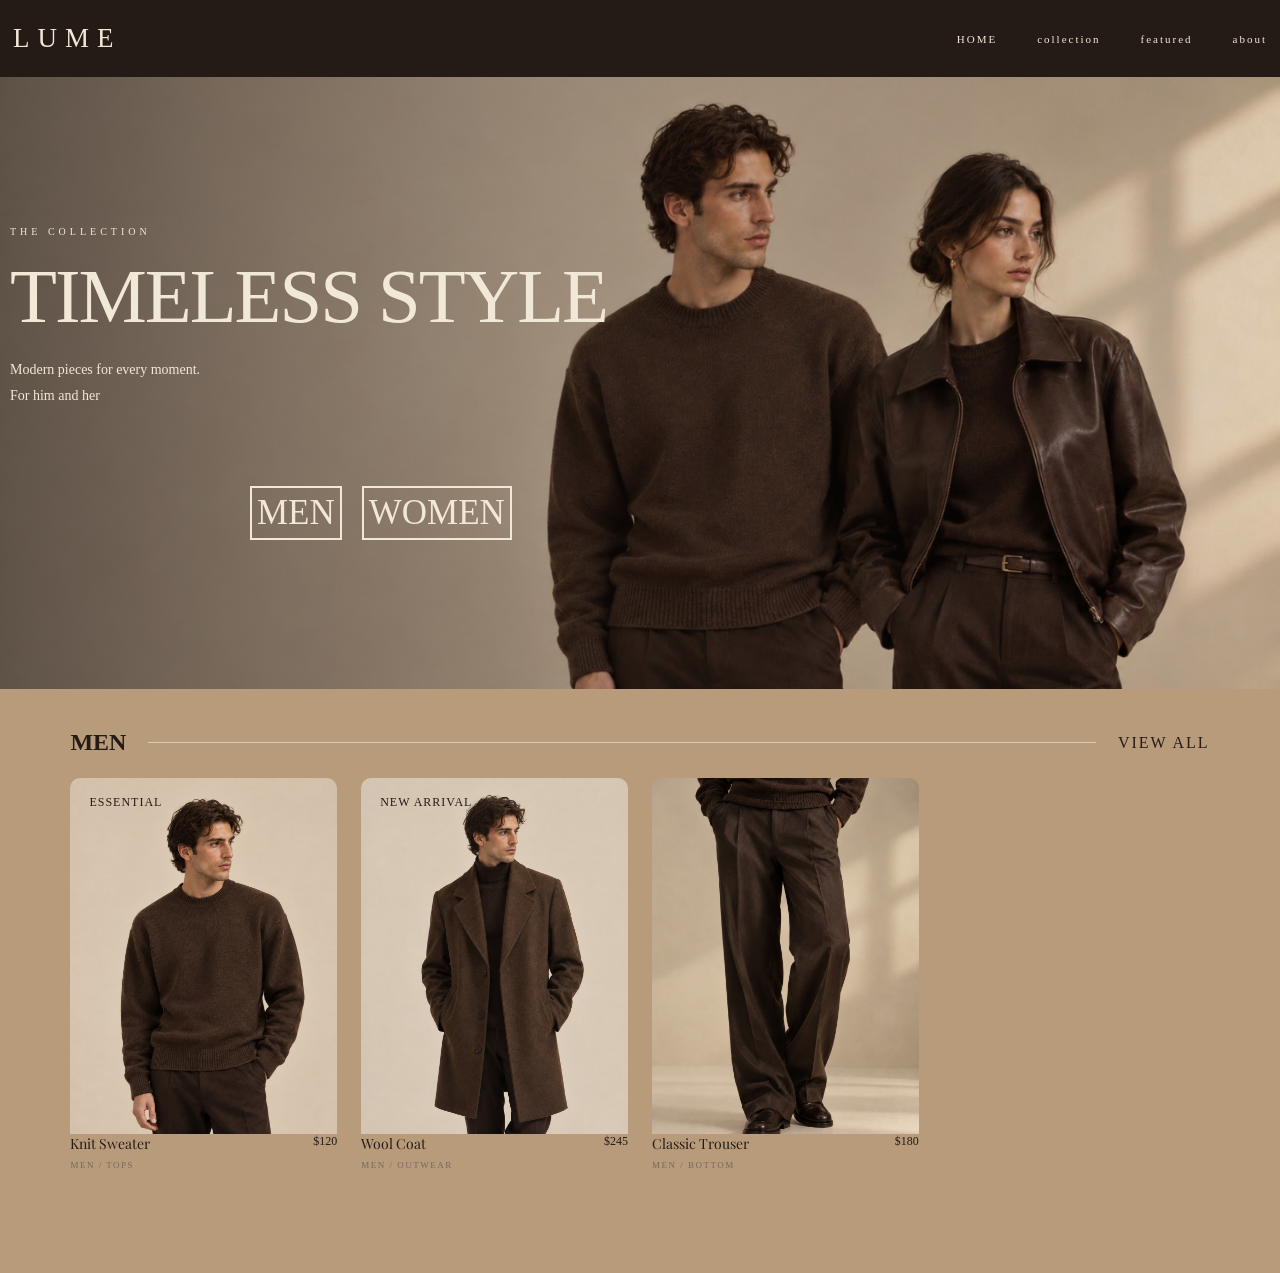
==== colection.html @ 16686b00 "add collection" ====
<!doctype html>
<html lang="en">
  <head>
    <meta charset="UTF-8" />
    <meta name="viewport" content="width=device-width, initial-scale=1.0" />
    <title>Collection | LUME</title>
    <link rel="preconnect" href="https://fonts.googleapis.com" />
    <link rel="preconnect" href="https://fonts.gstatic.com" crossorigin />
    <link
      href="https://fonts.googleapis.com/css2?family=Lato:wght@300;400&family=Playfair+Display:ital,wght@0,600;1,600&display=swap"
      rel="stylesheet"
    />
    <link rel="stylesheet" href="colection.css" />
  </head>
  <body>
    <header class="navbar-wrapper">
      <nav class="navbar navbar-expand-lg">
        <div class="containerr">
          <a href="lume2.html" class="logo"> LUME </a>
          <div class="nav-links">
            <a href="index.html"> HOME </a>
            <a href="lume2.html"> collection </a>
            <a href="lume2.html"> featured </a>
            <a href="./ourstory.html"> about </a>
          </div>
        </div>
      </nav>
    </header>
    <section class="hero" id="collection">
      <picture class="hero-background">
        <source
          media="(max-width: 600px)"
          srcset="hero-collection-mobile.jpeg"
        />
        <img
          src="hero-collection-laptop.jpeg"
          alt="LUME men's and women's fashion"
        />
      </picture>
      <div class="hero-overlay"></div>
      <div class="hero-content">
        <p class="eyebrow">THE COLLECTION</p>
        <h1>TIMELESS STYLE</h1>
        <p class="hero-description">
          Modern pieces for every moment. <br />For him and her
        </p>
        <div class="hero-buttons">
          <a href="#men" class="outline-btn">MEN</a>
          <a href="#women" class="outline-btn">WOMEN</a>
        </div>
      </div>
    </section>
    <main class="collections">
      <section class="product-section" id="men">
        <div class="section-heading">
          <h2>MEN</h2>
          <span class="heading-line"></span>
          <a href="#" class="view-all">VIEW ALL</a>
        </div>
        <div class="product-grid" id="men-products">
          <article class="product-card">
            <a href="" class="product-image">
              <img src="knit.jpeg" alt="" />
              <span class="product-tag">ESSENTIAL</span>
            </a>
            <div class="product-info">
              <h3>Knit Sweater</h3>
              <p>$120</p>
            </div>
            <p class="product-category">MEN / TOPS</p>
          </article>
          <article class="product-card">
            <a href="" class="product-image">
              <img src="wool coat.jpeg" alt="wool coat" />
              <span class="product-tag">NEW ARRIVAL</span>
            </a>
            <div class="product-info">
              <h3>Wool Coat</h3>
              <p>$245</p>
            </div>
            <p class="product-category">MEN / OUTWEAR</p>
          </article>
          <article class="product-card">
            <a href="" class="product-image">
              <img src="menpants.jpeg" alt="pants" />
            </a>
            <div class="product-info">
              <h3>Classic Trouser</h3>
              <p>$180</p>
            </div>
            <p class="product-category">MEN / BOTTOM</p>
          </article>
        </div>
      </section>
    </main>
  </body>
</html>
---- colection.css ----
*{
  margin: 0;
  padding: 0;
  box-sizing: border-box;
}
:root{
  --brown: #241b17;
  --brown-lights: #3a2c25;
  --cream: #f2e8d8;
  --cream-light: #b89b7a;
  --taupe: #b89b7a;
  --text-muted: #75685f;
  --border : #d8cbbb;
  --white: #ffffff;
}
html{
  scroll-behavior: smooth;
  scroll-padding-top: 85px;
}
body{
  background-color: var(--cream-light);
  color: var(--brown);
  font-family: "Lato" sans-serif;
  overflow-x: hidden;
}
a{
  text-decoration: none;
}
img{
  display: block;
  width: 100%;
}
.navbar-wrapper{
  
  top: 0;
  left: 0;
  width: 100%;
  z-index: 100;
}
.navbar{
  min-height: 76px;
  padding: 25px 0;
  background-color: var(--brown);
  
}
.containerr{
  width: 100%;
  display: flex;
  align-items: center;
  justify-content: space-between;
}
.nav-links{
  display: flex;
  gap: 40px;
  justify-content: space-between;
  padding: 0 13px;
}
.nav-links a,.nav-action a{
  position: relative;
  color: var(--cream);
  font-size: 11px;
  letter-spacing: 2px;
  
  text-decoration: none;
}
.nav-links a:hover::after{
  width: 100%;
}
.nav-action{
  display: flex;
  gap: 20px;
}
.logo{
  font-family: georgia,serif;
  font-size: 27px;
  letter-spacing: 8px;
  color: var(--cream);
  font-weight: 400;
  line-height: 1;
  transition:0.3s;
  text-decoration: none;
  padding: 0 13px;
}
.logo:hover{
  color: var(--taupe);
}
.hero{
  position: relative;
  min-height: none;
  height: 68vh;
  max-width: 720px;
  display: flex;
  align-items: center;
  overflow: hidden;
  background-color: var(--brown);
  color: var(--cream);
  width: 100%;
  max-width: 100%;
}
.hero-background{
  position: absolute;
  inset: 0;
  display: block;
  width: 100%;
  height: 100%;
}
.hero-background img{
  width: 100%;
  height: 100%;
  object-fit: cover;
  object-position: center 10%;
  
}
.hero-overlay{
  position: absolute;
  inset: 0;
  z-index: 1;
  background:linear-gradient(90deg,rgba(36, 27, 23,0.65)0%,rgba(36, 27, 23,0.25)45%,rgba(36, 27, 23,0.02)100%);
}
.hero-content{
  position: relative;
  z-index: 2;
  width: 55%;
  flex-shrink: 0;
}
.hero .eyebrow{
  font-size: 10px;
  letter-spacing: 4px;
  margin-bottom: 22px;
  color: var(--cream);
  padding-left: 10px;
}
.hero h1{
  font-family: "Playfair Display" serif;
  font-weight: 400;
  font-size: clamp(48px,6vw,82px);
  line-height: 0.98;
  letter-spacing: -2px;
  margin-bottom: 22px;
  padding-left: 10px;
}
.hero-description{
  color: var(--cream);
  font-size: 14px;
  line-height: 1.9;
  padding-left: 10px;
}
.hero-buttons{
  display: flex;
  gap: 20px;
  margin-top: 26px;
  padding-top: 50px;
  padding-left: 250px;
}
.hero .outline-btn{
  font-size: 35px;
  padding: 5px;
  border: 2px solid var(--cream);
  color: var(--cream);
  background: transparent;
  transition: 0.5s;
}
.hero .outline-btn:hover{
  background-color: var(--cream);
  color: var(--brown);
  border-radius: 20px;
  scale: 1.2;
  transform: translateY(-10px);
}
.collections{
  padding: 20px 5.5% 65px;
}
.product-section{
  padding-top: 20px;
  margin-bottom: 38px;
  scroll-margin-top: 85px;
}
.section-heading{
  display: flex;
  align-items: center;
  gap: 22px;
  margin-bottom: 22px;
}
.section-headingv h2{
  font-family: "Playfair Display" , serif;
  font-weight: 400;
  font-size: 29px;
}
.heading-line{
  height: 1px;
  flex: 1;
  background-color: var(--border);
}
.view-all{
  font-size: 16px;
  letter-spacing: 2px;
  white-space: nowrap;
  transition: 0.3s;
  color: var(--brown);
  font-weight: 400;
}
.view-all:hover{
  color: var(--brown-lights);
  transform: scale(1.2);
}
.product-grid{
  display: grid;
  grid-template-columns: repeat(4 , minmax(0,1fr));
  gap: 24px;
}
.product-card{
  min-width: 0;
}
.product-image{
  position: relative;
  display: block;
  overflow: hidden;
  background-color: var(--cream-light);
  aspect-ratio: 3 / 4;
  border-top-left-radius: 10px;
  border-top-right-radius: 10px;
}
.product-image img{
  width: 100%;
  height: 100%;
  object-fit: cover;
  transition: 0.5s;
}
.product-image img:hover{
  transform: scale(1.1);
}
.product-tag{
  position: absolute;
  left: 10px;
  top: 10px;
  color: var(--brown);
  padding: 7px 9px;
  font-size: 12px;
  letter-spacing: 1px;
}
.product-image:hover .product-tag{
  opacity: 0;
}
.product-info{
  display: flex;
  justify-content: space-between;
  align-items: flex-start;
  gap: 8px;
  padding: top;
}
.product-info h3{
  font-family: "Playfair Display", serif;
  font-size: 14px;
  font-weight: 400;
}
.product-info p{
  font-size: 12px;
  white-space: nowrap;
}
.product-category{
  margin-top: 7px;
  font-size: 9px;
  letter-spacing: 1.5px;
  color: var(--text-muted);
}
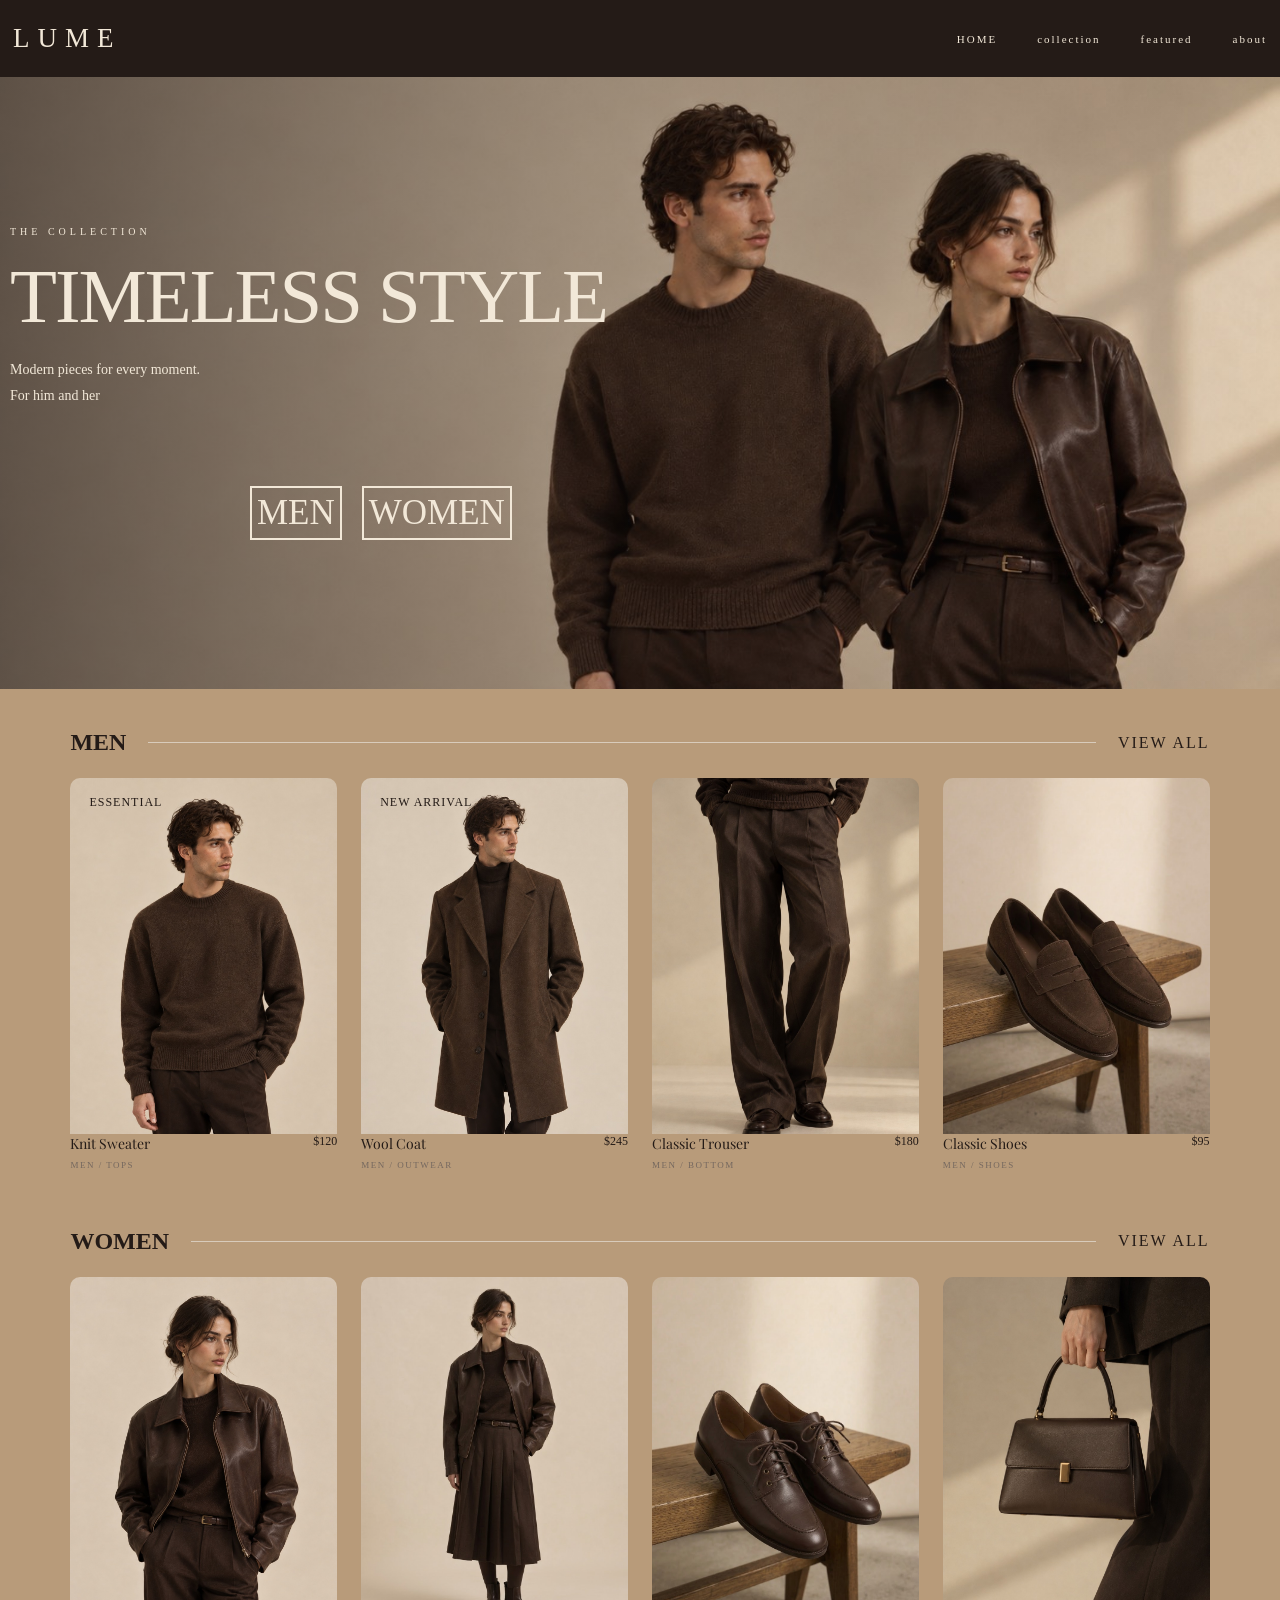
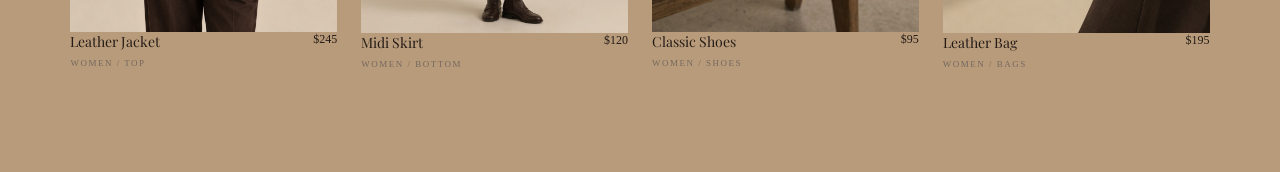
==== commit 042d53a9: "update collection" ====
--- a/colection.html
+++ b/colection.html
@@ -90,6 +90,65 @@
             </div>
             <p class="product-category">MEN / BOTTOM</p>
           </article>
+          <article class="product-card">
+            <a href="" class="product-image">
+              <img src="shoes.jpeg" alt="SHOSE" />
+            </a>
+            <div class="product-info">
+              <h3>Classic Shoes</h3>
+              <p>$95</p>
+            </div>
+            <p class="product-category">MEN / SHOES</p>
+          </article>
+        </div>
+      </section>
+      <section class="product-section" id="women">
+        <div class="section-heading">
+          <h2>WOMEN</h2>
+          <span class="heading-line"></span>
+          <a href="#women-products" class="view-all">VIEW ALL</a>
+        </div>
+        <div class="product-grid" id="women-products">
+          <article class="product-card">
+            <a href="" class="product-image">
+              <img src="leather jacket.jpeg" alt="JACKET" />
+            </a>
+            <div class="product-info">
+              <h3>Leather Jacket</h3>
+              <p>$245</p>
+            </div>
+            <p class="product-category">WOMEN / TOP</p>
+          </article>
+          <article class="product-card">
+            <a href="" class="product-image">
+              <img src="midi skirt.jpeg" alt="MIDI SKIRT" />
+            </a>
+            <div class="product-info">
+              <h3>Midi Skirt</h3>
+              <p>$120</p>
+            </div>
+            <p class="product-category">WOMEN / BOTTOM</p>
+          </article>
+          <article class="product-card">
+            <a href="" class="product-image">
+              <img src="shoesw.jpeg" alt="SHOSE" />
+            </a>
+            <div class="product-info">
+              <h3>Classic Shoes</h3>
+              <p>$95</p>
+            </div>
+            <p class="product-category">WOMEN / SHOES</p>
+          </article>
+          <article class="product-card">
+            <a href="" class="product-image">
+              <img src="bag.jpeg" alt="BAG" />
+            </a>
+            <div class="product-info">
+              <h3>Leather Bag</h3>
+              <p>$195</p>
+            </div>
+            <p class="product-category">WOMEN / BAGS</p>
+          </article>
         </div>
       </section>
     </main>
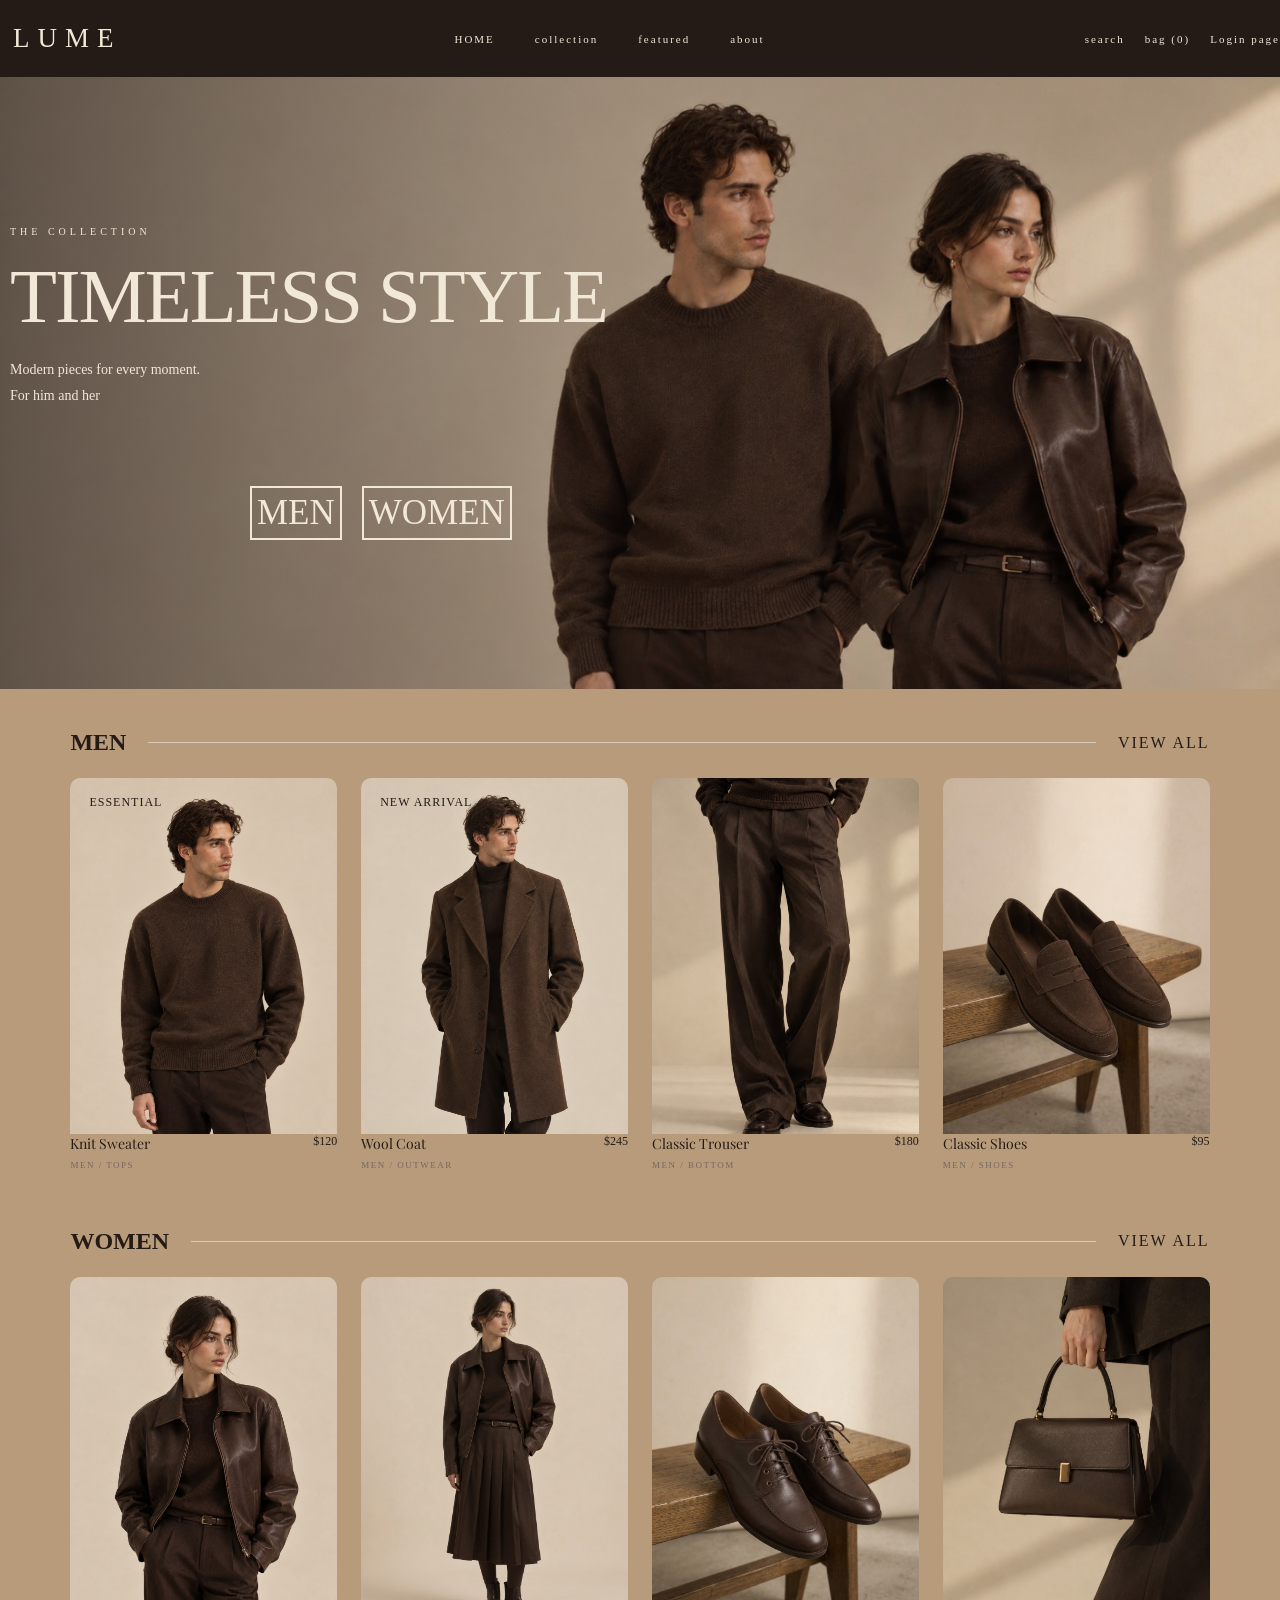
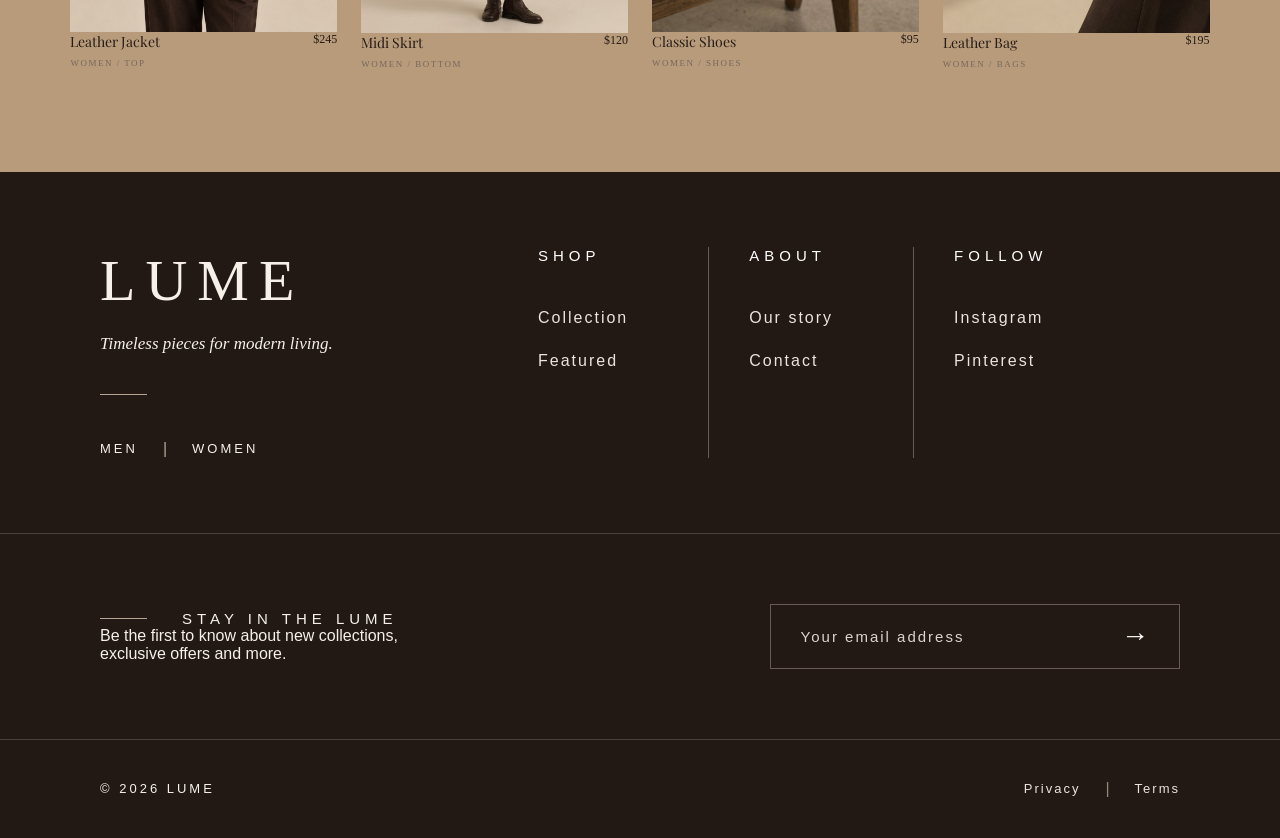
==== commit 58fcd55e: "responsive" ====
--- a/colection.html
+++ b/colection.html
@@ -16,12 +16,17 @@
     <header class="navbar-wrapper">
       <nav class="navbar navbar-expand-lg">
         <div class="containerr">
-          <a href="lume2.html" class="logo"> LUME </a>
+          <a href="index.html" class="logo"> LUME </a>
           <div class="nav-links">
             <a href="index.html"> HOME </a>
-            <a href="lume2.html"> collection </a>
-            <a href="lume2.html"> featured </a>
+            <a href="colection.html"> collection </a>
+            <a href="featured.html"> featured </a>
             <a href="./ourstory.html"> about </a>
+          </div>
+          <div class="nav-action">
+            <a href="#"> search </a>
+            <a href="#"> bag (0) </a>
+            <a href="#">Login page</a>
           </div>
         </div>
       </nav>
@@ -152,5 +157,66 @@
         </div>
       </section>
     </main>
+    <!-- کدای اتنا -->
+    <footer class="lume-footer">
+      <!-- بخش اصلی -->
+      <div class="footer-main">
+        <!-- lUME -->
+        <div class="footer-brand">
+          <h1>LUME</h1>
+          <p>Timeless pieces for modern living.</p>
+          <div class="small-line"></div>
+          <div class="gender-links">
+            <a href="#collectionm">MEN</a>
+            <span>|</span>
+            <a href="#collectionw">WOMEN</a>
+          </div>
+        </div>
+        <!-- SHOP -->
+        <div class="footer-column">
+          <h3>SHOP</h3>
+          <a href="colection.html">Collection</a>
+          <a href="featured.html">Featured</a>
+        </div>
+        <!-- ABOUT -->
+        <div class="footer-column">
+          <h3>ABOUT</h3>
+          <a href="./ourstory.html">Our story</a>
+          <a href="./contact.html">Contact</a>
+        </div>
+        <!-- FOLLOW -->
+        <div class="footer-column">
+          <h3>FOLLOW</h3>
+          <a href="#">Instagram</a>
+          <a href="#">Pinterest</a>
+        </div>
+      </div>
+      <!-- Newsletter -->
+      <div class="newsletter">
+        <div class="newsletter-text">
+          <div class="newsletter-title">
+            <span></span>
+            <h3>STAY IN THE LUME</h3>
+          </div>
+          <p>
+            Be the first to know about new collections,<br />
+            exclusive offers and more.
+          </p>
+        </div>
+        <div class="email-box">
+          <input type="email" placeholder="Your email address" />
+          <button>→</button>
+        </div>
+      </div>
+      <!-- پایین فوتر -->
+      <div class="footer-bottom">
+        <p>© 2026 LUME</p>
+        <div class="bottom-links">
+          <a href="./privacy.html">Privacy</a>
+          <span>|</span>
+          <a href="./terms.html">Terms</a>
+        </div>
+      </div>
+    </footer>
   </body>
 </html>
--- a/colection.css
+++ b/colection.css
@@ -36,6 +36,10 @@
   left: 0;
   width: 100%;
   z-index: 100;
+}
+.nav-action{
+  display: flex;
+  gap: 20px;
 }
 .navbar{
   min-height: 76px;
@@ -262,4 +266,285 @@
   font-size: 9px;
   letter-spacing: 1.5px;
   color: var(--text-muted);
-}+}
+ /* کدای اتنا */
+.lume-footer {
+    background-color: rgb(35, 25, 20);
+    color: rgb(245, 240, 232);
+    font-family: Arial, sans-serif;
+}
+
+/*=====بخش اصلی ======*/
+.footer-main {
+    display: flex;
+    align-items: stretch;
+    padding: 75px 100px;
+    gap: 60px;
+
+}
+
+/* LUME */
+.footer-brand {
+    width: 35%;
+}
+
+.footer-brand h1 {
+    font-family: Georgia, serif;
+    font-size: 58px;
+    font-weight: normal;
+    letter-spacing: 10px;
+    margin-bottom: 20px;
+}
+
+.footer-brand p {
+    font-family: Georgia, serif;
+    font-style: italic;
+    font-size: 17px;
+    margin-bottom: 40px;
+}
+
+.small-line {
+    width: 47px;
+    height: 1px;
+    background-color: rgb(180, 165, 150);
+    margin-bottom: 45px;
+}
+
+.gender-links {
+    display: flex;
+    align-items: center;
+    gap: 25px;
+}
+
+.gender-links a {
+    color: rgb(245, 240, 232);
+    text-decoration: none;
+    font-size: 13px;
+    letter-spacing: 3px;
+}
+
+.gender-links span {
+    color: rgb(180, 165, 150);
+}
+
+/* =========ستونها========= */
+
+.fotter-column {
+    width: 21%;
+    border-left: 1px solid rgb(105, 91, 82);
+    padding-left: 60px;
+    flex-direction: column;
+}
+
+.footer-column+.footer-column {
+    border-left: 1px solid rgb(105, 91, 82);
+    margin-left: 20px;
+    padding-left: 40px;
+}
+
+.footer-column h3 {
+    font-size: 15px;
+    font-weight: normal;
+    letter-spacing: 5px;
+    margin-bottom: 45px;
+    color: white;
+}
+
+.footer-column a {
+    display: block;
+    color: rgb(235, 228, 220);
+    text-decoration: none;
+    font-size: 16px;
+    letter-spacing: 2px;
+    margin-bottom: 25px;
+}
+
+.footer-column a:hover {
+    color: white;
+}
+
+/* ========NEWSLETTER========= */
+.newsletter {
+    border-top: 1px solid rgb(75, 64, 57);
+    display: flex;
+    justify-content: space-between;
+    align-items: center;
+    padding: 70px 100px;
+}
+
+.newsletter-title {
+    display: flex;
+    align-items: center;
+    gap: 35px;
+}
+
+.newsletter-title span {
+    width: 47px;
+    height: 1px;
+    background-color: rgb(180, 165, 150);
+}
+
+.newsletter-title h3 {
+    font-size: 15px;
+    font-weight: normal;
+    letter-spacing: 5px;
+}
+
+.newsletter-title p {
+    margin-top: 25px;
+    margin-left: 82px;
+    font-size: 15px;
+    line-height: 1.9%;
+    letter-spacing: 1px;
+}
+
+/* کادر ایمیل */
+.email-box {
+    width: 38%;
+    height: 65px;
+    border: 1px solid rgb(105, 91, 82);
+    display: flex;
+    align-items: center;
+    justify-content: space-between;
+    padding: 0 30px;
+}
+
+.email-box input {
+    background: transparent;
+    border: none;
+    outline: none;
+    color: white;
+    font-size: 15px;
+    letter-spacing: 2px;
+    width: 90%;
+}
+
+.email-box input::placeholder {
+    color: rgb(220, 212, 204);
+}
+
+.email-box button {
+    background: transparent;
+    border: none;
+    color: white;
+    font-size: 28px;
+    cursor: pointer;
+}
+
+/* ========= پایین فوتر======= */
+.footer-bottom {
+    border-top: 1px solid rgb(75, 64, 57);
+    display: flex;
+    justify-content: space-between;
+    align-items: center;
+    padding: 40px 100px;
+}
+
+.footer-bottom p {
+    font-size: 13px;
+    letter-spacing: 3px;
+}
+
+.bottom-links {
+    display: flex;
+    gap: 25px;
+    align-items: center;
+    margin-left: auto;
+}
+
+.bottom-links a {
+    color: rgb(235, 228, 220);
+    text-decoration: none;
+    font-size: 13px;
+    letter-spacing: 2px;
+}
+
+.bottom-links span {
+    color: rgb(150, 135, 125);
+}
+/*tablet*/
+@media (max-width : 991px){
+  .navbar{
+    padding: 22px 0;
+  }
+  .navbar .container{
+    padding-left: 25px;
+    padding-right: 25px;
+  }
+  .nav-links{
+    gap: 25px;
+  }
+  .nav-action{
+    gap: 15px;
+  }
+  .hero-content{
+    padding-left: 9%;
+  }
+  .product-grid{
+    display: grid;
+    grid-auto-flow: column;
+    grid-auto-columns: 42%;
+    grid-template-columns: none;
+    gap: 18px;
+    overflow-x: auto;
+    overflow-y: hidden;
+    padding-bottom: 14px;
+    scroll-snap-type: x mandatory;
+    scroll-behavior: smooth;
+    -webkit-overflow-scrolling: touch;
+  }
+  .product-card{
+    min-width: 0;
+    scroll-snap-align: start;
+  }
+  .product-grid::-webkit-scrollbar{
+    height: 4px;
+  }
+  .product-grid::-webkit-scrollbar-thumb{
+    background-color: var(--border);
+  }
+  .product-grid::-webkit-scrollbar-track{
+    background-color: var(--taupe);
+  }
+}
+/* =======Responsive======== */
+@media(max-width: 768px) {
+    .footer-main {
+        /* display: flex; */
+        flex-direction: column;
+        padding: 40px 20px;
+    }
+
+    .footer-brand,
+    .footer-column {
+        width: 100%;
+        margin-bottom: 30px;
+    }
+
+    .footer-column+.footer-column {
+        border-left: none;
+        margin-left: 0;
+        padding-left: 0;
+    }
+
+    .footer-bottom {
+        flex-direction: column;
+        text-align: center;
+        padding: 20px;
+    }
+
+    .bottom-links {
+        margin-top: 20px;
+        margin-left: 0;
+        justify-content: center;
+    }
+    .newsletter{
+      display: grid;
+      width: 100%;
+    }
+    .email-box{
+      width: 100%;
+    }
+   
+   
+}
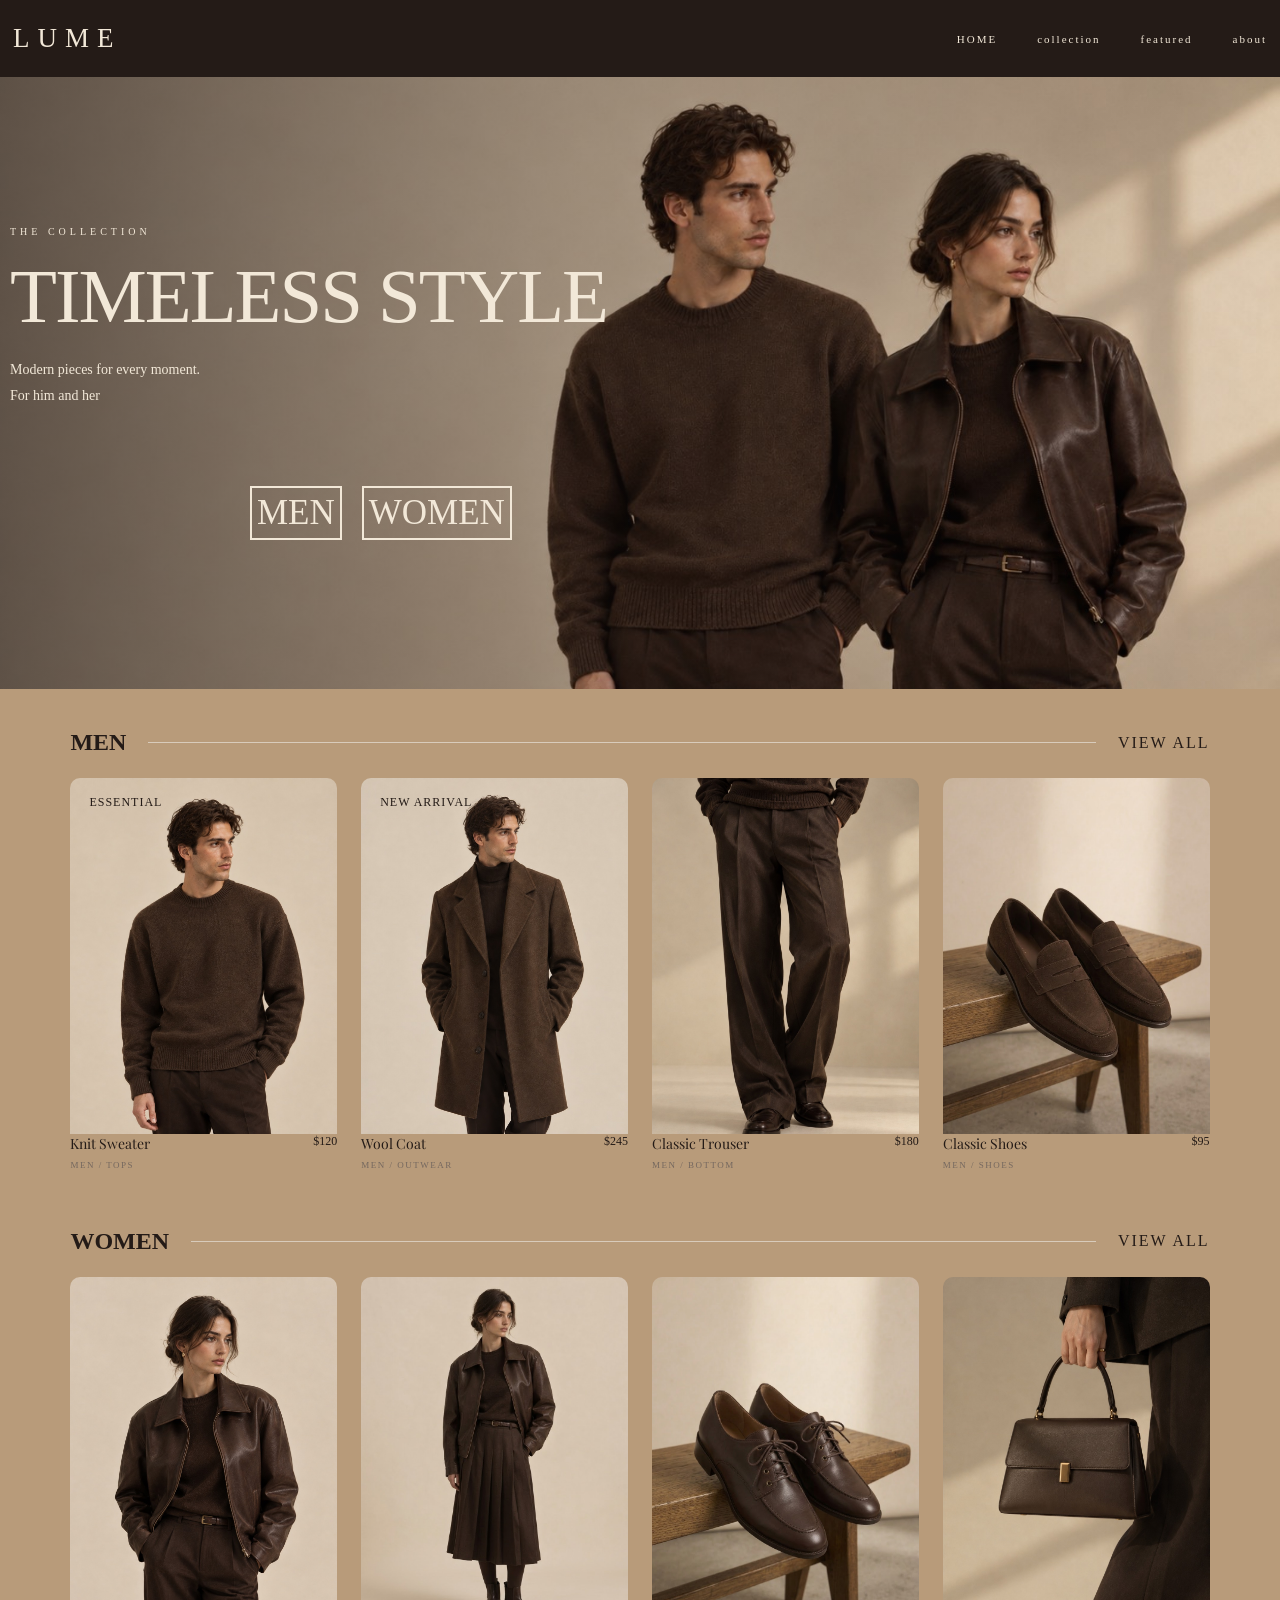
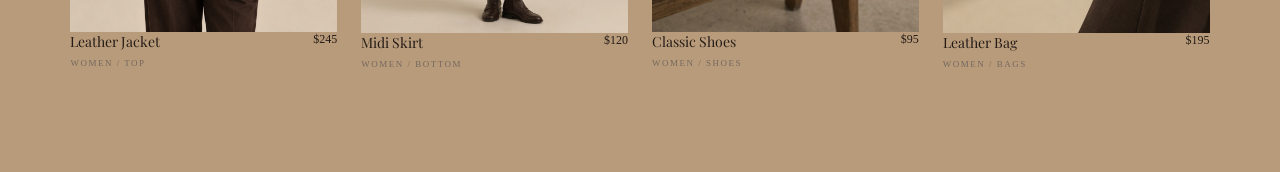
==== commit 5af0d03d: "loginnew" ====
--- a/colection.html
+++ b/colection.html
@@ -16,17 +16,12 @@
     <header class="navbar-wrapper">
       <nav class="navbar navbar-expand-lg">
         <div class="containerr">
-          <a href="index.html" class="logo"> LUME </a>
+          <a href="lume2.html" class="logo"> LUME </a>
           <div class="nav-links">
             <a href="index.html"> HOME </a>
-            <a href="colection.html"> collection </a>
-            <a href="featured.html"> featured </a>
+            <a href="lume2.html"> collection </a>
+            <a href="lume2.html"> featured </a>
             <a href="./ourstory.html"> about </a>
-          </div>
-          <div class="nav-action">
-            <a href="#"> search </a>
-            <a href="#"> bag (0) </a>
-            <a href="#">Login page</a>
           </div>
         </div>
       </nav>
@@ -157,66 +152,5 @@
         </div>
       </section>
     </main>
-    <!-- کدای اتنا -->
-    <footer class="lume-footer">
-      <!-- بخش اصلی -->
-      <div class="footer-main">
-        <!-- lUME -->
-        <div class="footer-brand">
-          <h1>LUME</h1>
-          <p>Timeless pieces for modern living.</p>
-          <div class="small-line"></div>
-          <div class="gender-links">
-            <a href="#collectionm">MEN</a>
-            <span>|</span>
-            <a href="#collectionw">WOMEN</a>
-          </div>
-        </div>
-        <!-- SHOP -->
-        <div class="footer-column">
-          <h3>SHOP</h3>
-          <a href="colection.html">Collection</a>
-          <a href="featured.html">Featured</a>
-        </div>
-        <!-- ABOUT -->
-        <div class="footer-column">
-          <h3>ABOUT</h3>
-          <a href="./ourstory.html">Our story</a>
-          <a href="./contact.html">Contact</a>
-        </div>
-        <!-- FOLLOW -->
-        <div class="footer-column">
-          <h3>FOLLOW</h3>
-          <a href="#">Instagram</a>
-          <a href="#">Pinterest</a>
-        </div>
-      </div>
-      <!-- Newsletter -->
-      <div class="newsletter">
-        <div class="newsletter-text">
-          <div class="newsletter-title">
-            <span></span>
-            <h3>STAY IN THE LUME</h3>
-          </div>
-          <p>
-            Be the first to know about new collections,<br />
-            exclusive offers and more.
-          </p>
-        </div>
-        <div class="email-box">
-          <input type="email" placeholder="Your email address" />
-          <button>→</button>
-        </div>
-      </div>
-      <!-- پایین فوتر -->
-      <div class="footer-bottom">
-        <p>© 2026 LUME</p>
-        <div class="bottom-links">
-          <a href="./privacy.html">Privacy</a>
-          <span>|</span>
-          <a href="./terms.html">Terms</a>
-        </div>
-      </div>
-    </footer>
   </body>
 </html>
--- a/colection.css
+++ b/colection.css
@@ -37,10 +37,6 @@
   width: 100%;
   z-index: 100;
 }
-.nav-action{
-  display: flex;
-  gap: 20px;
-}
 .navbar{
   min-height: 76px;
   padding: 25px 0;
@@ -266,285 +262,4 @@
   font-size: 9px;
   letter-spacing: 1.5px;
   color: var(--text-muted);
-}
- /* کدای اتنا */
-.lume-footer {
-    background-color: rgb(35, 25, 20);
-    color: rgb(245, 240, 232);
-    font-family: Arial, sans-serif;
-}
-
-/*=====بخش اصلی ======*/
-.footer-main {
-    display: flex;
-    align-items: stretch;
-    padding: 75px 100px;
-    gap: 60px;
-
-}
-
-/* LUME */
-.footer-brand {
-    width: 35%;
-}
-
-.footer-brand h1 {
-    font-family: Georgia, serif;
-    font-size: 58px;
-    font-weight: normal;
-    letter-spacing: 10px;
-    margin-bottom: 20px;
-}
-
-.footer-brand p {
-    font-family: Georgia, serif;
-    font-style: italic;
-    font-size: 17px;
-    margin-bottom: 40px;
-}
-
-.small-line {
-    width: 47px;
-    height: 1px;
-    background-color: rgb(180, 165, 150);
-    margin-bottom: 45px;
-}
-
-.gender-links {
-    display: flex;
-    align-items: center;
-    gap: 25px;
-}
-
-.gender-links a {
-    color: rgb(245, 240, 232);
-    text-decoration: none;
-    font-size: 13px;
-    letter-spacing: 3px;
-}
-
-.gender-links span {
-    color: rgb(180, 165, 150);
-}
-
-/* =========ستونها========= */
-
-.fotter-column {
-    width: 21%;
-    border-left: 1px solid rgb(105, 91, 82);
-    padding-left: 60px;
-    flex-direction: column;
-}
-
-.footer-column+.footer-column {
-    border-left: 1px solid rgb(105, 91, 82);
-    margin-left: 20px;
-    padding-left: 40px;
-}
-
-.footer-column h3 {
-    font-size: 15px;
-    font-weight: normal;
-    letter-spacing: 5px;
-    margin-bottom: 45px;
-    color: white;
-}
-
-.footer-column a {
-    display: block;
-    color: rgb(235, 228, 220);
-    text-decoration: none;
-    font-size: 16px;
-    letter-spacing: 2px;
-    margin-bottom: 25px;
-}
-
-.footer-column a:hover {
-    color: white;
-}
-
-/* ========NEWSLETTER========= */
-.newsletter {
-    border-top: 1px solid rgb(75, 64, 57);
-    display: flex;
-    justify-content: space-between;
-    align-items: center;
-    padding: 70px 100px;
-}
-
-.newsletter-title {
-    display: flex;
-    align-items: center;
-    gap: 35px;
-}
-
-.newsletter-title span {
-    width: 47px;
-    height: 1px;
-    background-color: rgb(180, 165, 150);
-}
-
-.newsletter-title h3 {
-    font-size: 15px;
-    font-weight: normal;
-    letter-spacing: 5px;
-}
-
-.newsletter-title p {
-    margin-top: 25px;
-    margin-left: 82px;
-    font-size: 15px;
-    line-height: 1.9%;
-    letter-spacing: 1px;
-}
-
-/* کادر ایمیل */
-.email-box {
-    width: 38%;
-    height: 65px;
-    border: 1px solid rgb(105, 91, 82);
-    display: flex;
-    align-items: center;
-    justify-content: space-between;
-    padding: 0 30px;
-}
-
-.email-box input {
-    background: transparent;
-    border: none;
-    outline: none;
-    color: white;
-    font-size: 15px;
-    letter-spacing: 2px;
-    width: 90%;
-}
-
-.email-box input::placeholder {
-    color: rgb(220, 212, 204);
-}
-
-.email-box button {
-    background: transparent;
-    border: none;
-    color: white;
-    font-size: 28px;
-    cursor: pointer;
-}
-
-/* ========= پایین فوتر======= */
-.footer-bottom {
-    border-top: 1px solid rgb(75, 64, 57);
-    display: flex;
-    justify-content: space-between;
-    align-items: center;
-    padding: 40px 100px;
-}
-
-.footer-bottom p {
-    font-size: 13px;
-    letter-spacing: 3px;
-}
-
-.bottom-links {
-    display: flex;
-    gap: 25px;
-    align-items: center;
-    margin-left: auto;
-}
-
-.bottom-links a {
-    color: rgb(235, 228, 220);
-    text-decoration: none;
-    font-size: 13px;
-    letter-spacing: 2px;
-}
-
-.bottom-links span {
-    color: rgb(150, 135, 125);
-}
-/*tablet*/
-@media (max-width : 991px){
-  .navbar{
-    padding: 22px 0;
-  }
-  .navbar .container{
-    padding-left: 25px;
-    padding-right: 25px;
-  }
-  .nav-links{
-    gap: 25px;
-  }
-  .nav-action{
-    gap: 15px;
-  }
-  .hero-content{
-    padding-left: 9%;
-  }
-  .product-grid{
-    display: grid;
-    grid-auto-flow: column;
-    grid-auto-columns: 42%;
-    grid-template-columns: none;
-    gap: 18px;
-    overflow-x: auto;
-    overflow-y: hidden;
-    padding-bottom: 14px;
-    scroll-snap-type: x mandatory;
-    scroll-behavior: smooth;
-    -webkit-overflow-scrolling: touch;
-  }
-  .product-card{
-    min-width: 0;
-    scroll-snap-align: start;
-  }
-  .product-grid::-webkit-scrollbar{
-    height: 4px;
-  }
-  .product-grid::-webkit-scrollbar-thumb{
-    background-color: var(--border);
-  }
-  .product-grid::-webkit-scrollbar-track{
-    background-color: var(--taupe);
-  }
-}
-/* =======Responsive======== */
-@media(max-width: 768px) {
-    .footer-main {
-        /* display: flex; */
-        flex-direction: column;
-        padding: 40px 20px;
-    }
-
-    .footer-brand,
-    .footer-column {
-        width: 100%;
-        margin-bottom: 30px;
-    }
-
-    .footer-column+.footer-column {
-        border-left: none;
-        margin-left: 0;
-        padding-left: 0;
-    }
-
-    .footer-bottom {
-        flex-direction: column;
-        text-align: center;
-        padding: 20px;
-    }
-
-    .bottom-links {
-        margin-top: 20px;
-        margin-left: 0;
-        justify-content: center;
-    }
-    .newsletter{
-      display: grid;
-      width: 100%;
-    }
-    .email-box{
-      width: 100%;
-    }
-   
-   
-}
+}
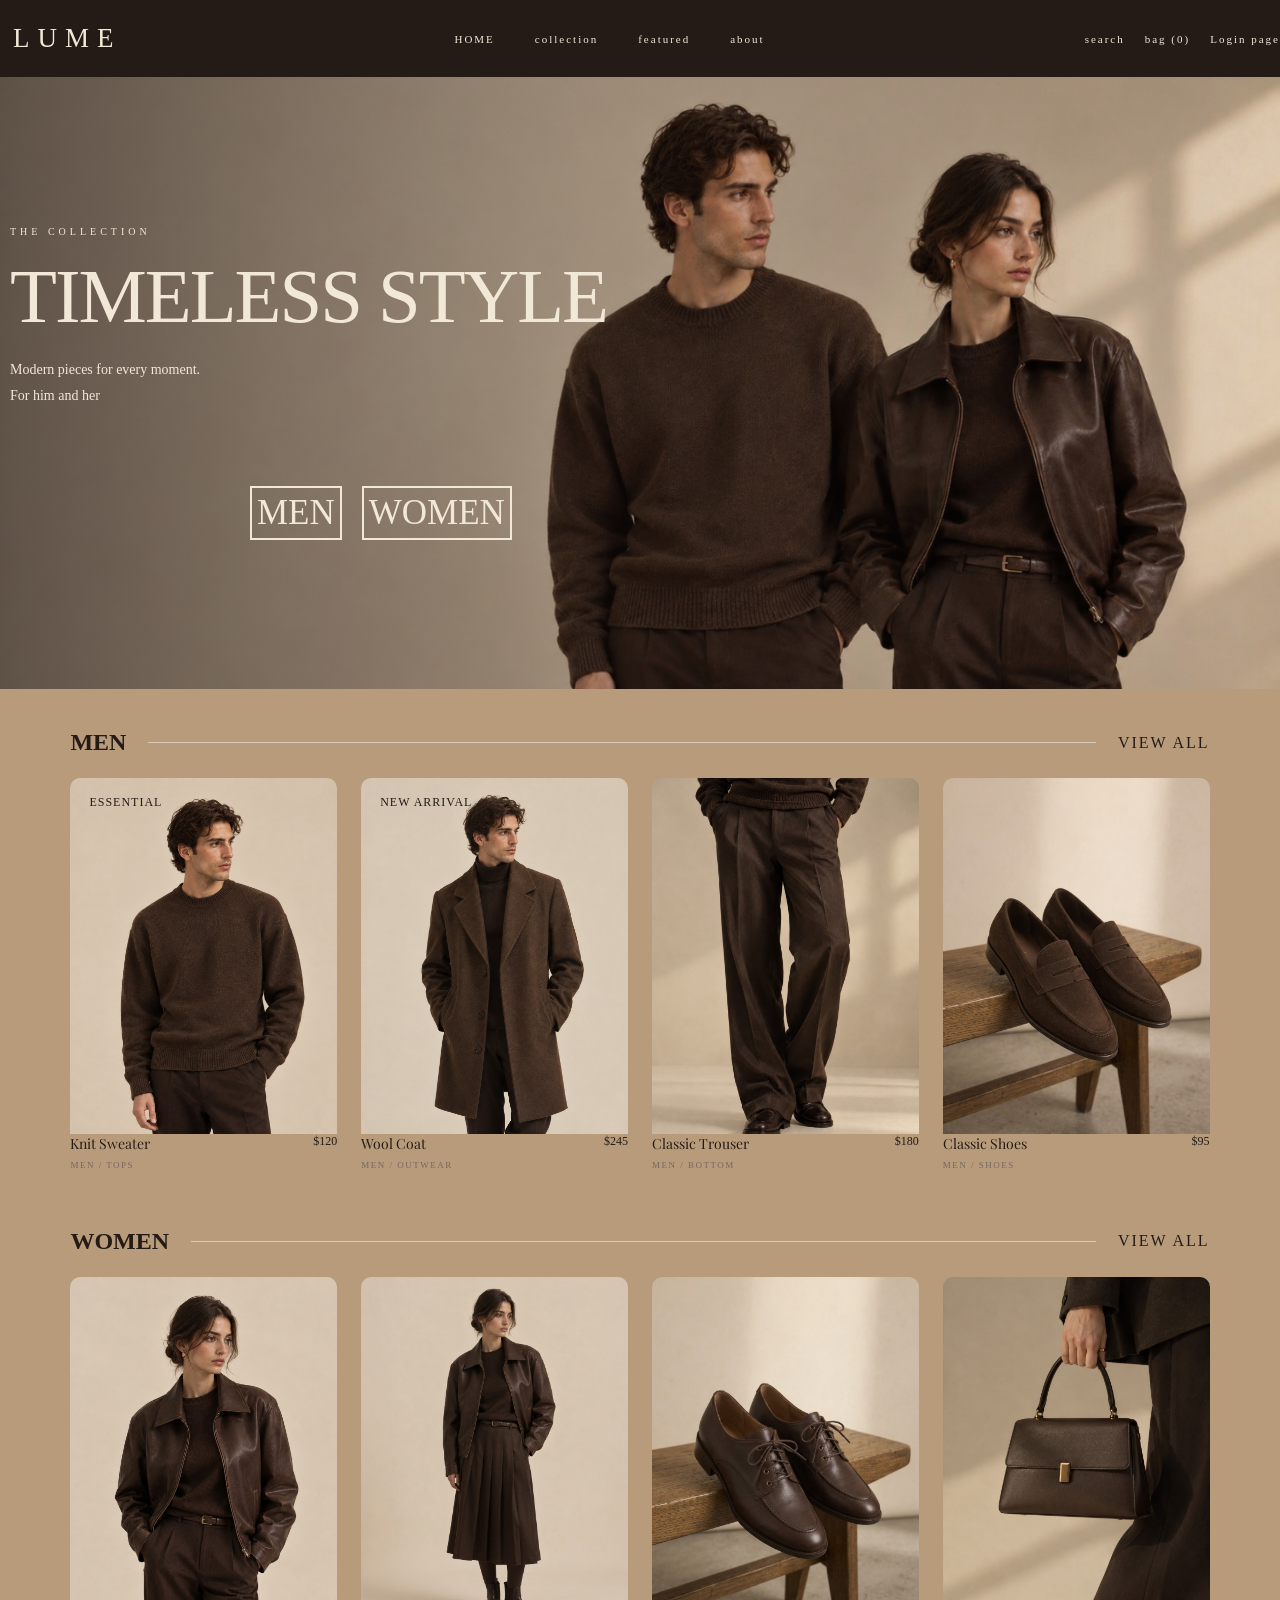
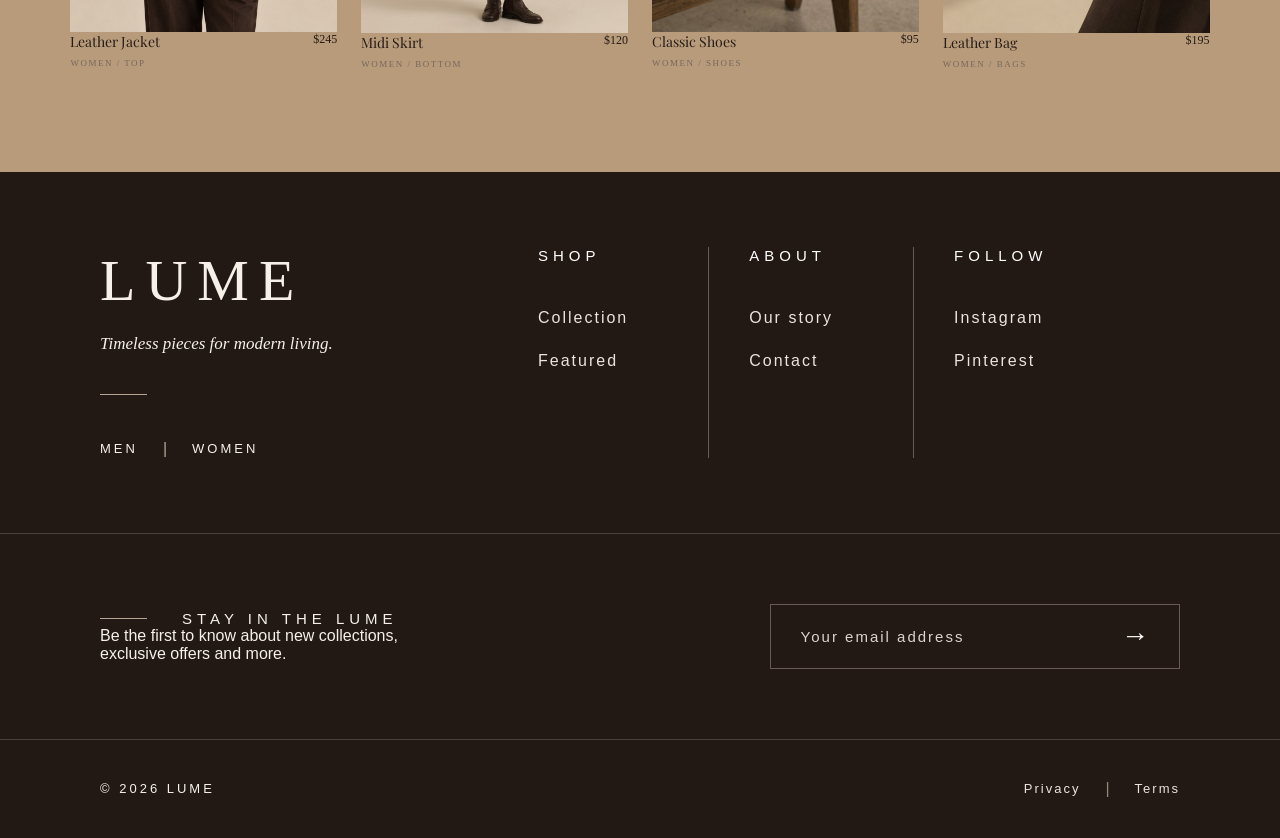
==== commit 61eb6295: "complete" ====
--- a/colection.html
+++ b/colection.html
@@ -16,12 +16,17 @@
     <header class="navbar-wrapper">
       <nav class="navbar navbar-expand-lg">
         <div class="containerr">
-          <a href="lume2.html" class="logo"> LUME </a>
+          <a href="index.html" class="logo"> LUME </a>
           <div class="nav-links">
             <a href="index.html"> HOME </a>
-            <a href="lume2.html"> collection </a>
-            <a href="lume2.html"> featured </a>
+            <a href="colection.html"> collection </a>
+            <a href="featured.html"> featured </a>
             <a href="./ourstory.html"> about </a>
+          </div>
+          <div class="nav-action">
+            <a href="#"> search </a>
+            <a href="#"> bag (0) </a>
+            <a href="login.html">Login page</a>
           </div>
         </div>
       </nav>
@@ -152,5 +157,66 @@
         </div>
       </section>
     </main>
+    <!-- کدای اتنا -->
+    <footer class="lume-footer">
+      <!-- بخش اصلی -->
+      <div class="footer-main">
+        <!-- lUME -->
+        <div class="footer-brand">
+          <h1>LUME</h1>
+          <p>Timeless pieces for modern living.</p>
+          <div class="small-line"></div>
+          <div class="gender-links">
+            <a href="#collectionm">MEN</a>
+            <span>|</span>
+            <a href="#collectionw">WOMEN</a>
+          </div>
+        </div>
+        <!-- SHOP -->
+        <div class="footer-column">
+          <h3>SHOP</h3>
+          <a href="colection.html">Collection</a>
+          <a href="featured.html">Featured</a>
+        </div>
+        <!-- ABOUT -->
+        <div class="footer-column">
+          <h3>ABOUT</h3>
+          <a href="./ourstory.html">Our story</a>
+          <a href="./contact.html">Contact</a>
+        </div>
+        <!-- FOLLOW -->
+        <div class="footer-column">
+          <h3>FOLLOW</h3>
+          <a href="#">Instagram</a>
+          <a href="#">Pinterest</a>
+        </div>
+      </div>
+      <!-- Newsletter -->
+      <div class="newsletter">
+        <div class="newsletter-text">
+          <div class="newsletter-title">
+            <span></span>
+            <h3>STAY IN THE LUME</h3>
+          </div>
+          <p>
+            Be the first to know about new collections,<br />
+            exclusive offers and more.
+          </p>
+        </div>
+        <div class="email-box">
+          <input type="email" placeholder="Your email address" />
+          <button>→</button>
+        </div>
+      </div>
+      <!-- پایین فوتر -->
+      <div class="footer-bottom">
+        <p>© 2026 LUME</p>
+        <div class="bottom-links">
+          <a href="./privacy.html">Privacy</a>
+          <span>|</span>
+          <a href="./terms.html">Terms</a>
+        </div>
+      </div>
+    </footer>
   </body>
 </html>
--- a/colection.css
+++ b/colection.css
@@ -36,6 +36,10 @@
   left: 0;
   width: 100%;
   z-index: 100;
+}
+.nav-action{
+  display: flex;
+  gap: 20px;
 }
 .navbar{
   min-height: 76px;
@@ -262,4 +266,334 @@
   font-size: 9px;
   letter-spacing: 1.5px;
   color: var(--text-muted);
-}+}
+ /* کدای اتنا */
+.lume-footer {
+    background-color: rgb(35, 25, 20);
+    color: rgb(245, 240, 232);
+    font-family: Arial, sans-serif;
+}
+
+/*=====بخش اصلی ======*/
+.footer-main {
+    display: flex;
+    align-items: stretch;
+    padding: 75px 100px;
+    gap: 60px;
+
+}
+
+/* LUME */
+.footer-brand {
+    width: 35%;
+}
+
+.footer-brand h1 {
+    font-family: Georgia, serif;
+    font-size: 58px;
+    font-weight: normal;
+    letter-spacing: 10px;
+    margin-bottom: 20px;
+}
+
+.footer-brand p {
+    font-family: Georgia, serif;
+    font-style: italic;
+    font-size: 17px;
+    margin-bottom: 40px;
+}
+
+.small-line {
+    width: 47px;
+    height: 1px;
+    background-color: rgb(180, 165, 150);
+    margin-bottom: 45px;
+}
+
+.gender-links {
+    display: flex;
+    align-items: center;
+    gap: 25px;
+}
+
+.gender-links a {
+    color: rgb(245, 240, 232);
+    text-decoration: none;
+    font-size: 13px;
+    letter-spacing: 3px;
+}
+
+.gender-links span {
+    color: rgb(180, 165, 150);
+}
+
+/* =========ستونها========= */
+
+.fotter-column {
+    width: 21%;
+    border-left: 1px solid rgb(105, 91, 82);
+    padding-left: 60px;
+    flex-direction: column;
+}
+
+.footer-column+.footer-column {
+    border-left: 1px solid rgb(105, 91, 82);
+    margin-left: 20px;
+    padding-left: 40px;
+}
+
+.footer-column h3 {
+    font-size: 15px;
+    font-weight: normal;
+    letter-spacing: 5px;
+    margin-bottom: 45px;
+    color: white;
+}
+
+.footer-column a {
+    display: block;
+    color: rgb(235, 228, 220);
+    text-decoration: none;
+    font-size: 16px;
+    letter-spacing: 2px;
+    margin-bottom: 25px;
+}
+
+.footer-column a:hover {
+    color: white;
+}
+
+/* ========NEWSLETTER========= */
+.newsletter {
+    border-top: 1px solid rgb(75, 64, 57);
+    display: flex;
+    justify-content: space-between;
+    align-items: center;
+    padding: 70px 100px;
+}
+
+.newsletter-title {
+    display: flex;
+    align-items: center;
+    gap: 35px;
+}
+
+.newsletter-title span {
+    width: 47px;
+    height: 1px;
+    background-color: rgb(180, 165, 150);
+}
+
+.newsletter-title h3 {
+    font-size: 15px;
+    font-weight: normal;
+    letter-spacing: 5px;
+}
+
+.newsletter-title p {
+    margin-top: 25px;
+    margin-left: 82px;
+    font-size: 15px;
+    line-height: 1.9%;
+    letter-spacing: 1px;
+}
+
+/* کادر ایمیل */
+.email-box {
+    width: 38%;
+    height: 65px;
+    border: 1px solid rgb(105, 91, 82);
+    display: flex;
+    align-items: center;
+    justify-content: space-between;
+    padding: 0 30px;
+}
+
+.email-box input {
+    background: transparent;
+    border: none;
+    outline: none;
+    color: white;
+    font-size: 15px;
+    letter-spacing: 2px;
+    width: 90%;
+}
+
+.email-box input::placeholder {
+    color: rgb(220, 212, 204);
+}
+
+.email-box button {
+    background: transparent;
+    border: none;
+    color: white;
+    font-size: 28px;
+    cursor: pointer;
+}
+
+/* ========= پایین فوتر======= */
+.footer-bottom {
+    border-top: 1px solid rgb(75, 64, 57);
+    display: flex;
+    justify-content: space-between;
+    align-items: center;
+    padding: 40px 100px;
+}
+
+.footer-bottom p {
+    font-size: 13px;
+    letter-spacing: 3px;
+}
+
+.bottom-links {
+    display: flex;
+    gap: 25px;
+    align-items: center;
+    margin-left: auto;
+}
+
+.bottom-links a {
+    color: rgb(235, 228, 220);
+    text-decoration: none;
+    font-size: 13px;
+    letter-spacing: 2px;
+}
+
+.bottom-links span {
+    color: rgb(150, 135, 125);
+}
+/*tablet*/
+@media (max-width : 991px){
+  .navbar{
+    padding: 22px 0;
+  }
+  .navbar .container{
+    padding-left: 25px;
+    padding-right: 25px;
+  }
+  .nav-links{
+    gap: 25px;
+  }
+  .nav-action{
+    gap: 15px;
+  }
+  .hero-content{
+    padding-left: 9%;
+  }
+  .product-grid{
+    display: grid;
+    grid-auto-flow: column;
+    grid-auto-columns: 42%;
+    grid-template-columns: none;
+    gap: 18px;
+    overflow-x: auto;
+    overflow-y: hidden;
+    padding-bottom: 14px;
+    scroll-snap-type: x mandatory;
+    scroll-behavior: smooth;
+    -webkit-overflow-scrolling: touch;
+  }
+  .product-card{
+    min-width: 0;
+    scroll-snap-align: start;
+  }
+  .product-grid::-webkit-scrollbar{
+    height: 4px;
+  }
+  .product-grid::-webkit-scrollbar-thumb{
+    background-color: var(--border);
+  }
+  .product-grid::-webkit-scrollbar-track{
+    background-color: var(--taupe);
+  }
+}
+/*mobile*/
+@media(max-width:600px){
+  .navbar{
+    padding: 20px 0;
+  }
+  .navbar .container{
+    padding-left: 20px;
+    padding-right: 20px;
+  }
+  .logo{
+    font-size: 20px;
+    letter-spacing: 5px;
+  }
+  .nav-links{
+    display: none;
+  }
+  .nav-action a{
+    font-size: 9px;
+    letter-spacing: 1.5px;
+  }
+  .hero{
+    grid-template-columns: 1fr;
+  }
+  .hero h1{
+    font-size: 43px;
+  }
+  .hero-image{
+    min-height: 300px;
+    height: 300px;
+  }
+  .hero-image img{
+    object-position: center 30%;
+  }
+  .hero-content{
+    padding: 45px 7%;
+  }
+  .hero-content .hero-description{
+    opacity: 0;
+  }
+  .hero-buttons{
+    position: relative;
+    right: 200px;
+    height: 100px;
+    width: 50px;
+  }
+  .collections{
+    padding: 15px 5% 40px;
+  }
+}
+/* =======Responsive======== */
+@media(max-width: 768px) {
+    .footer-main {
+        /* display: flex; */
+        flex-direction: column;
+        padding: 40px 20px;
+    }
+
+    .footer-brand,
+    .footer-column {
+        width: 100%;
+        margin-bottom: 30px;
+    }
+
+    .footer-column+.footer-column {
+        border-left: none;
+        margin-left: 0;
+        padding-left: 0;
+    }
+
+    .footer-bottom {
+        flex-direction: column;
+        text-align: center;
+        padding: 20px;
+    }
+
+    .bottom-links {
+        margin-top: 20px;
+        margin-left: 0;
+        justify-content: center;
+    }
+    .newsletter{
+      display: grid;
+      width: 100%;
+    }
+    .email-box{
+      width: 100%;
+    }
+   
+   
+}
